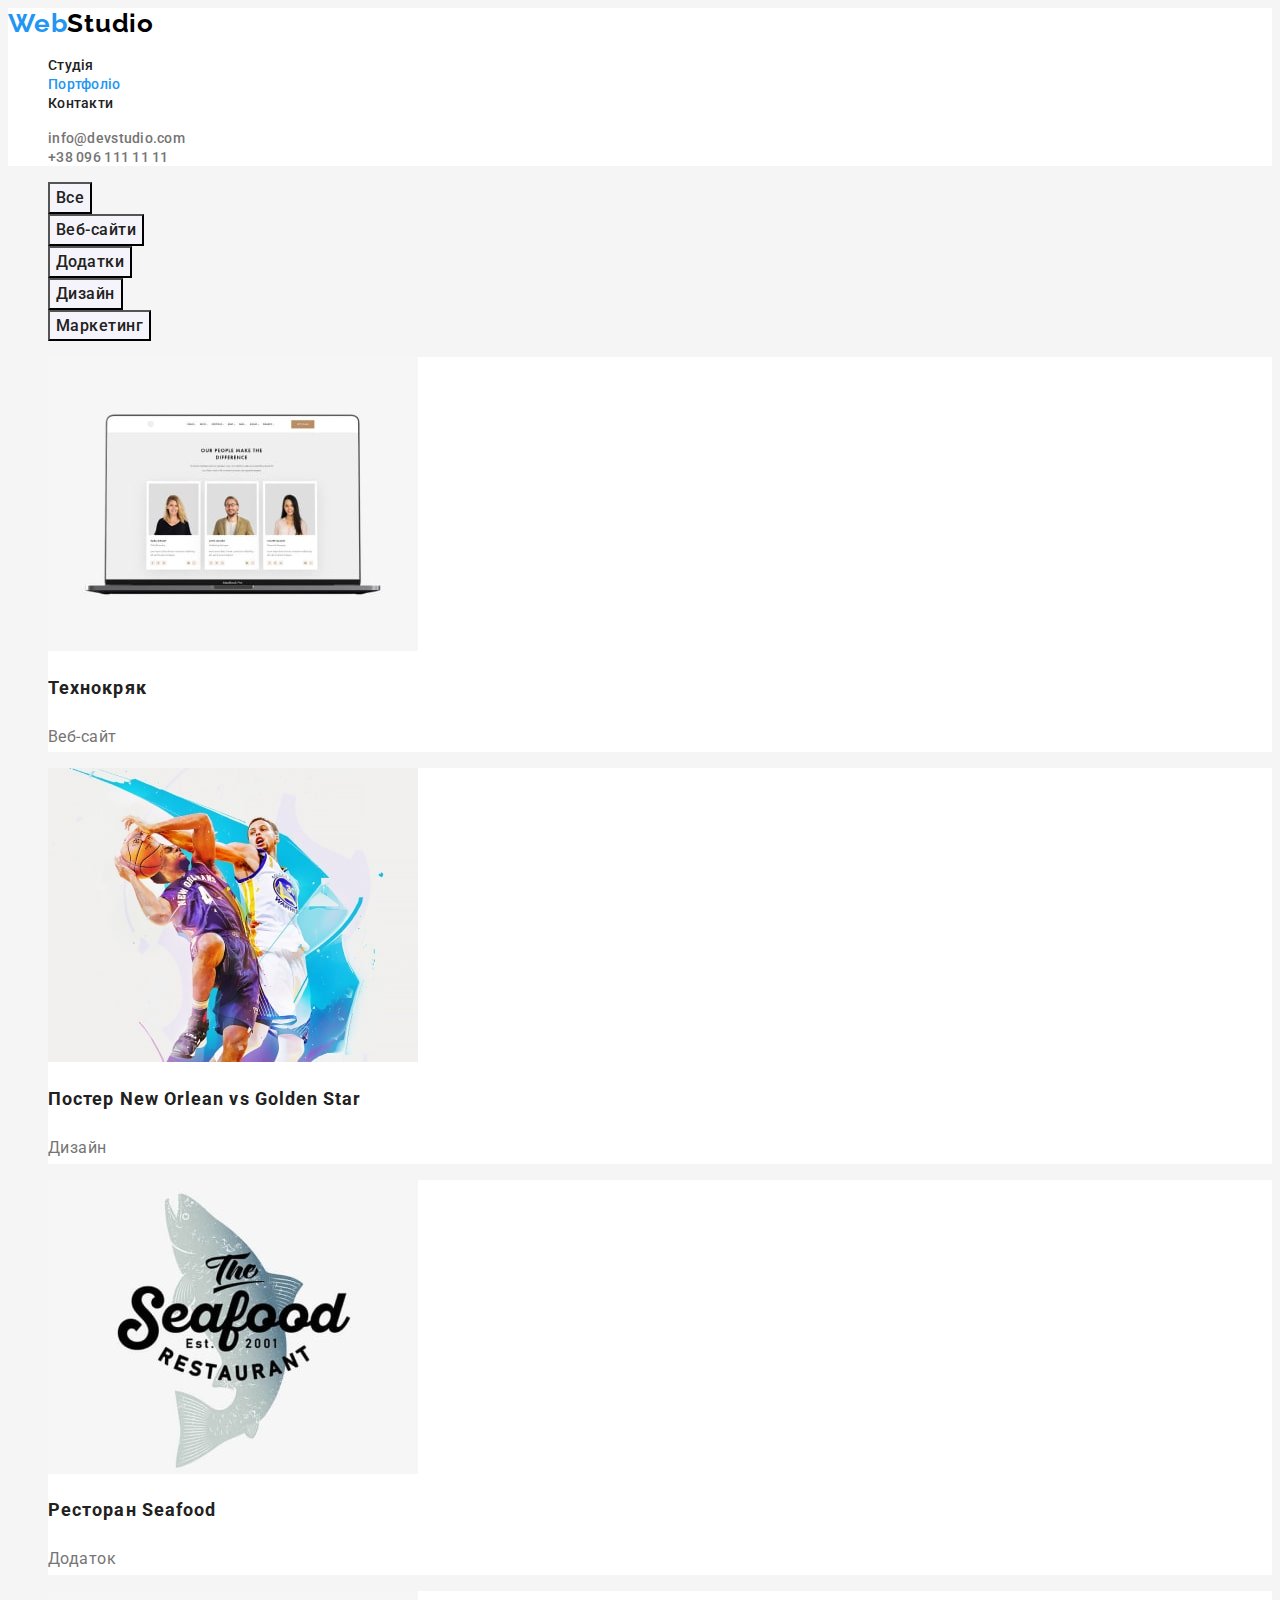
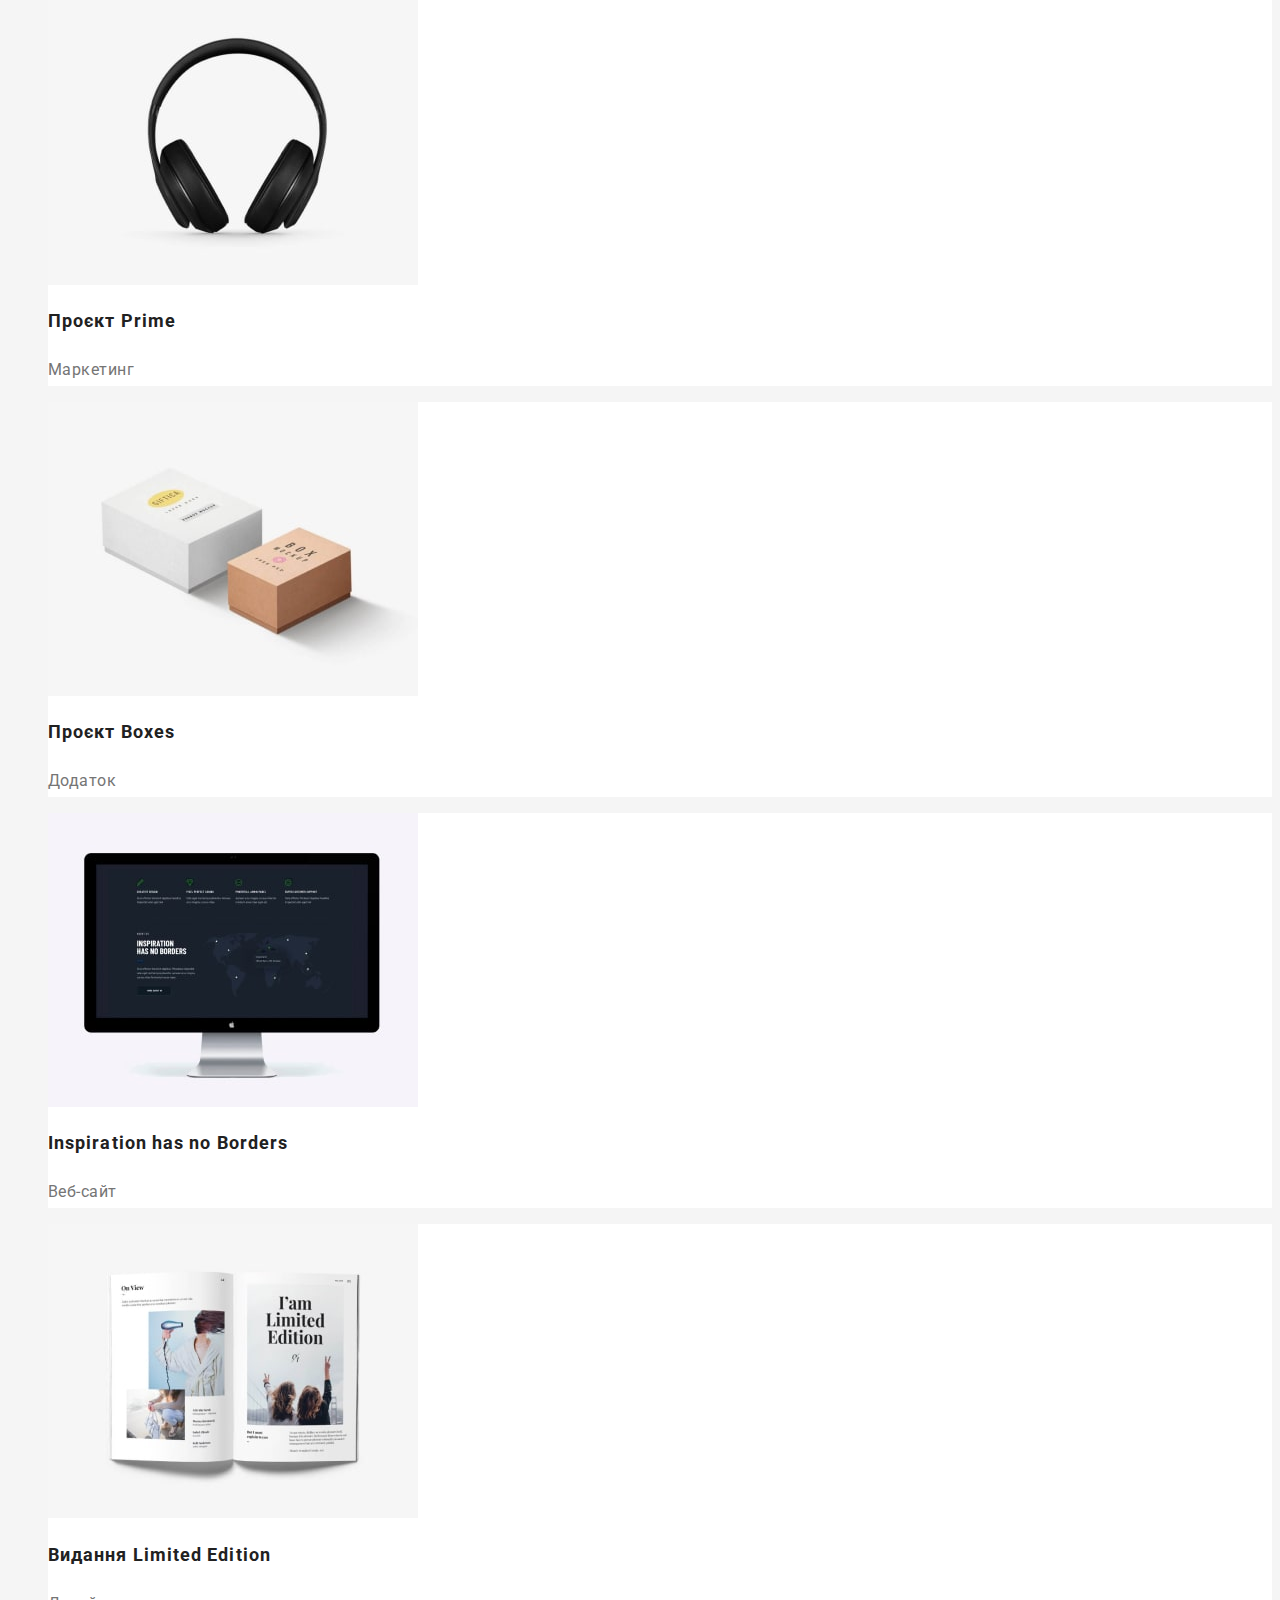
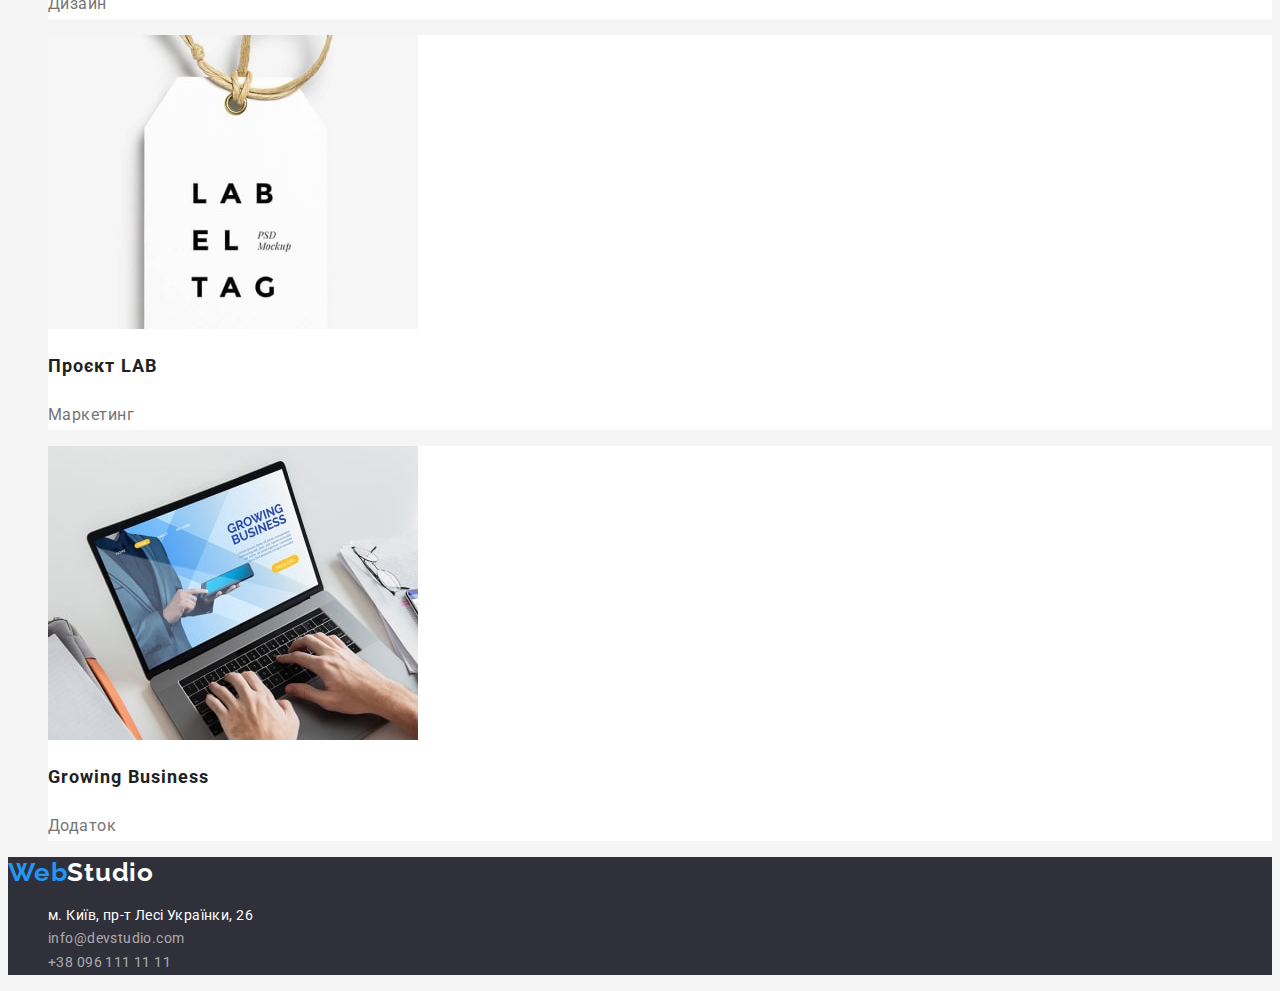
==== portfolio.html @ d3839446 "start" ====
<!DOCTYPE html>
<html lang="uk">
  <head>
    <meta charset="UTF-8" />
    <meta http-equiv="X-UA-Compatible" content="IE=edge" />
    <meta name="viewport" content="width=device-width, initial-scale=1.0" />
    <title>Портфоліо</title>
    <link rel="preconnect" href="https://fonts.googleapis.com" />
    <link rel="preconnect" href="https://fonts.gstatic.com" crossorigin />
    <link
      href="https://fonts.googleapis.com/css2?family=Raleway:wght@700&family=Roboto:wght@400;500;700;900&display=swap"
      rel="stylesheet"
    />
    <link rel="stylesheet" href="./css/styles.css" />
  </head>
  <body>
    <header class="top">
      <nav class="top-nav">
        <a href="./index.html" class="top-logo"> <span class="logo-blue">Web</span>Studio </a>
        <ul class="top-nav-list list">
          <li class="top-nav-item"><a href="./index.html" class="top-nav-link">Студія</a></li>
          <li class="top-nav-item">
            <a href="./portfolio.html" class="top-nav-link current">Портфоліо</a>
          </li>
          <li class="top-nav-item"><a href="" class="top-nav-link">Контакти</a></li>
        </ul>
      </nav>
      <ul class="top-contact-list list">
        <li><a href="mailto:info@devstudio.com" class="top-mail">info@devstudio.com</a></li>
        <li><a href="tel:+380961111111" class="top-tel">+38 096 111 11 11</a></li>
      </ul>
    </header>

    <main>
      <section class="projects">
        <h1 class="visually-hidden">Виконані проєкти</h1>
        <ul class="filter-list list">
          <li class="filter-item">
            <button class="filter-btn" type="button">Все</button>
          </li>
          <li class="filter-item"><button class="filter-btn" type="button">Веб-сайти</button></li>
          <li class="filter-item"><button class="filter-btn" type="button">Додатки</button></li>
          <li class="filter-item"><button class="filter-btn" type="button">Дизайн</button></li>
          <li class="filter-item"><button class="filter-btn" type="button">Маркетинг</button></li>
        </ul>

        <ul class="card-list list">
          <li class="card-item">
            <a href="" class="card-link">
              <img src="./images/hw2-img1.jpg" alt="Ноутбук" width="370" height="294" />
              <h2 class="card-title">Технокряк</h2>
              <p class="card-text">Веб-сайт</p>
            </a>
          </li>
          <li class="card-item">
            <a href="" class="card-link">
              <img src="./images/hw2-img2.jpg" alt="Баскетболисты" width="370" height="294" />
              <h2 class="card-title">Постер New Orlean vs Golden Star</h2>
              <p class="card-text">Дизайн</p>
            </a>
          </li>
          <li class="card-item">
            <a href="" class="card-link">
              <img src="./images/hw2-img3.jpg" alt="Логотип респорана" width="370" height="294" />
              <h2 class="card-title">Ресторан Seafood</h2>
              <p class="card-text">Додаток</p>
            </a>
          </li>
          <li class="card-item">
            <a href="" class="card-link">
              <img src="./images/hw2-img4.jpg" alt="Наушники" width="370" height="294" />
              <h2 class="card-title">Проєкт Prime</h2>
              <p class="card-text">Маркетинг</p>
            </a>
          </li>
          <li class="card-item">
            <a href="" class="card-link">
              <img src="./images/hw2-img5.jpg" alt="Коробочки" width="370" height="294" />
              <h2 class="card-title">Проєкт Boxes</h2>
              <p class="card-text">Додаток</p>
            </a>
          </li>
          <li class="card-item">
            <a href="" class="card-link">
              <img src="./images/hw2-img6.jpg" alt="Моноблок" width="370" height="294" />
              <h2 class="card-title">Inspiration has no Borders</h2>
              <p class="card-text">Веб-сайт</p>
            </a>
          </li>
          <li class="card-item">
            <a href="" class="card-link">
              <img src="./images/hw2-img7.jpg" alt="Книга" width="370" height="294" />
              <h2 class="card-title">Видання Limited Edition</h2>
              <p class="card-text">Дизайн</p>
            </a>
          </li>
          <li class="card-item">
            <a href="" class="card-link">
              <img src="./images/hw2-img8.jpg" alt="Бирка" width="370" height="294" />
              <h2 class="card-title">Проєкт LAB</h2>
              <p class="card-text">Маркетинг</p>
            </a>
          </li>
          <li class="card-item">
            <a href="" class="card-link">
              <img src="./images/hw2-img9.jpg" alt="Ноутбук" width="370" height="294" />
              <h2 class="card-title">Growing Business</h2>
              <p class="card-text">Додаток</p>
            </a>
          </li>
        </ul>
      </section>
    </main>

    <footer class="bottom">
      <a href="./index.html" class="bottom-logo"> <span class="logo-blue">Web</span>Studio </a>
      <address>
        <ul class="bottom-contact-list list">
          <li>
            <a
              href="https://goo.gl/maps/me1CtNLv8pc6cbW38"
              target="_blank"
              rel="noopener noreferrer nofollow"
              class="bottom-adr"
            >
              м. Київ, пр-т Лесі Українки, 26
            </a>
          </li>
          <li><a href="mailto:info@devstudio.com" class="bottom-mail">info@devstudio.com</a></li>
          <li><a href="tel:+380961111111" class="bottom-tel">+38 096 111 11 11</a></li>
        </ul>
      </address>
    </footer>
  </body>
</html>
---- css/styles.css ----
:root {
  --acent-color: #2196f3;
  --logo-black-color: #000000;
  --h-text-color: #212121;
  --p-text-color: #757575;
  --white-text-color: #ffffff;
  --foot-tel-color: rgba(255, 255, 255, 0.6);
  --hero-btn-hoover: #188ce8;
  --bgc-main: #f5f5f5;
  --bgc-white: #ffffff;
  --bgc-btn: #f5f4fa;
  --bgc-hero: #2f303a;
  --bgc-team: #f5f4fa;
}

body {
  color: var(--p-text-color);
  background-color: var(--bgc-main);
  font-family: Roboto, Arial, Tahoma, sans-serif;
  font-style: normal;
}

/* ------- HEADER ------- */
.top {
  background-color: var(--bgc-white);
}

.top-logo,
.bottom-logo {
  color: var(--logo-black-color);
  font-family: Raleway, sans-serif;
  font-weight: 700;
  font-size: 26px;
  line-height: 1.19;
  letter-spacing: 0.03em;
  text-decoration: none;
}

.top-nav-link {
  color: var(--h-text-color);
}

.top-mail,
.top-tel {
  color: var(--p-text-color);
}

.top-nav-link,
.top-mail,
.top-tel {
  font-weight: 500;
  font-size: 14px;
  line-height: 1.14;
  letter-spacing: 0.02em;
  text-decoration: none;
}

.top-nav-link:hover,
.top-nav-link:focus {
  color: var(--acent-color);
}

.top-mail:hover,
.top-mail:focus,
.top-tel:hover,
.top-tel:focus {
  color: var(--acent-color);
}

.current {
  color: var(--acent-color);
}

.logo-blue {
  color: var(--acent-color);
}

.list {
  list-style: none;
}

/* ------- MAIN------- */
.hero {
  background-color: var(--bgc-hero);
  text-align: center;
}

.hero-title {
  color: var(--white-text-color);
  font-weight: 900;
  font-size: 44px;
  line-height: 1.36;
  letter-spacing: 0.06em;
  text-transform: uppercase;
}

.hero-btn {
  color: var(--white-text-color);
  background-color: var(--acent-color);
  font-family: inherit;
  font-weight: 700;
  font-size: 16px;
  line-height: 1.88;
  letter-spacing: 0.06em;
  cursor: pointer;
}

.hero-btn:hover,
.hero-btn:focus {
  background-color: var(--hero-btn-hoover);
}

.benefits-title {
  color: var(--h-text-color);
  font-size: 14px;
  line-height: 16px;
  letter-spacing: 1.14;
  text-transform: uppercase;
}

.benefits-text {
  font-size: 14px;
  line-height: 1.71;
  letter-spacing: 0.03em;
}

.work-title,
.team-title {
  color: var(--h-text-color);
  font-size: 36px;
  line-height: 1.17;
  text-align: center;
  letter-spacing: 0.03em;
}

.team {
  background-color: var(--bgc-team);
}

.team-item,
.card-item {
  background-color: var(--bgc-white);
}

.worker-title {
  color: var(--h-text-color);
  font-weight: 500;
}

.worker-title,
.worker-text {
  font-size: 16px;
  line-height: 1.19;
  text-align: center;
  letter-spacing: 0.03em;
}

.filter-btn {
  color: var(--h-text-color);
  background-color: var(--bgc-btn);
  font-family: inherit;
  font-weight: 500;
  font-size: 16px;
  line-height: 1.62;
  letter-spacing: 0.03em;
  cursor: pointer;
}

.filter-btn:hover,
.filter-btn:focus {
  color: var(--white-text-color);
  background-color: var(--acent-color);
}

.visually-hidden {
  position: absolute;
  width: 1px;
  height: 1px;
  margin: -1px;
  border: 0;
  padding: 0;
  white-space: nowrap;
  clip-path: inset(100%);
  clip: rect(0 0 0 0);
  overflow: hidden;
}

.card-link {
  text-decoration: none;
}

.card-title {
  color: var(--h-text-color);

  font-size: 18px;
  line-height: 2;
  letter-spacing: 0.06em;
}
.card-text {
  color: var(--p-text-color);
  font-size: 16px;
  line-height: 1.88;
  letter-spacing: 0.03em;
}
/* ------- FOOTER ------- */
.bottom {
  background-color: var(--bgc-hero);
}

.bottom-logo {
  color: var(--white-text-color);
}

.bottom-adr,
.bottom-mail,
.bottom-tel {
  font-style: normal;
  font-size: 14px;
  line-height: 1.7;
  letter-spacing: 0.03em;
  text-decoration: none;
}

.bottom-adr {
  color: var(--white-text-color);
}

.bottom-mail,
.bottom-tel {
  color: var(--foot-tel-color);
}

.bottom-adr:hover,
.bottom-adr:focus,
.bottom-mail:hover,
.bottom-mail:focus,
.bottom-tel:hover,
.bottom-tel:focus {
  color: var(--acent-color);
}
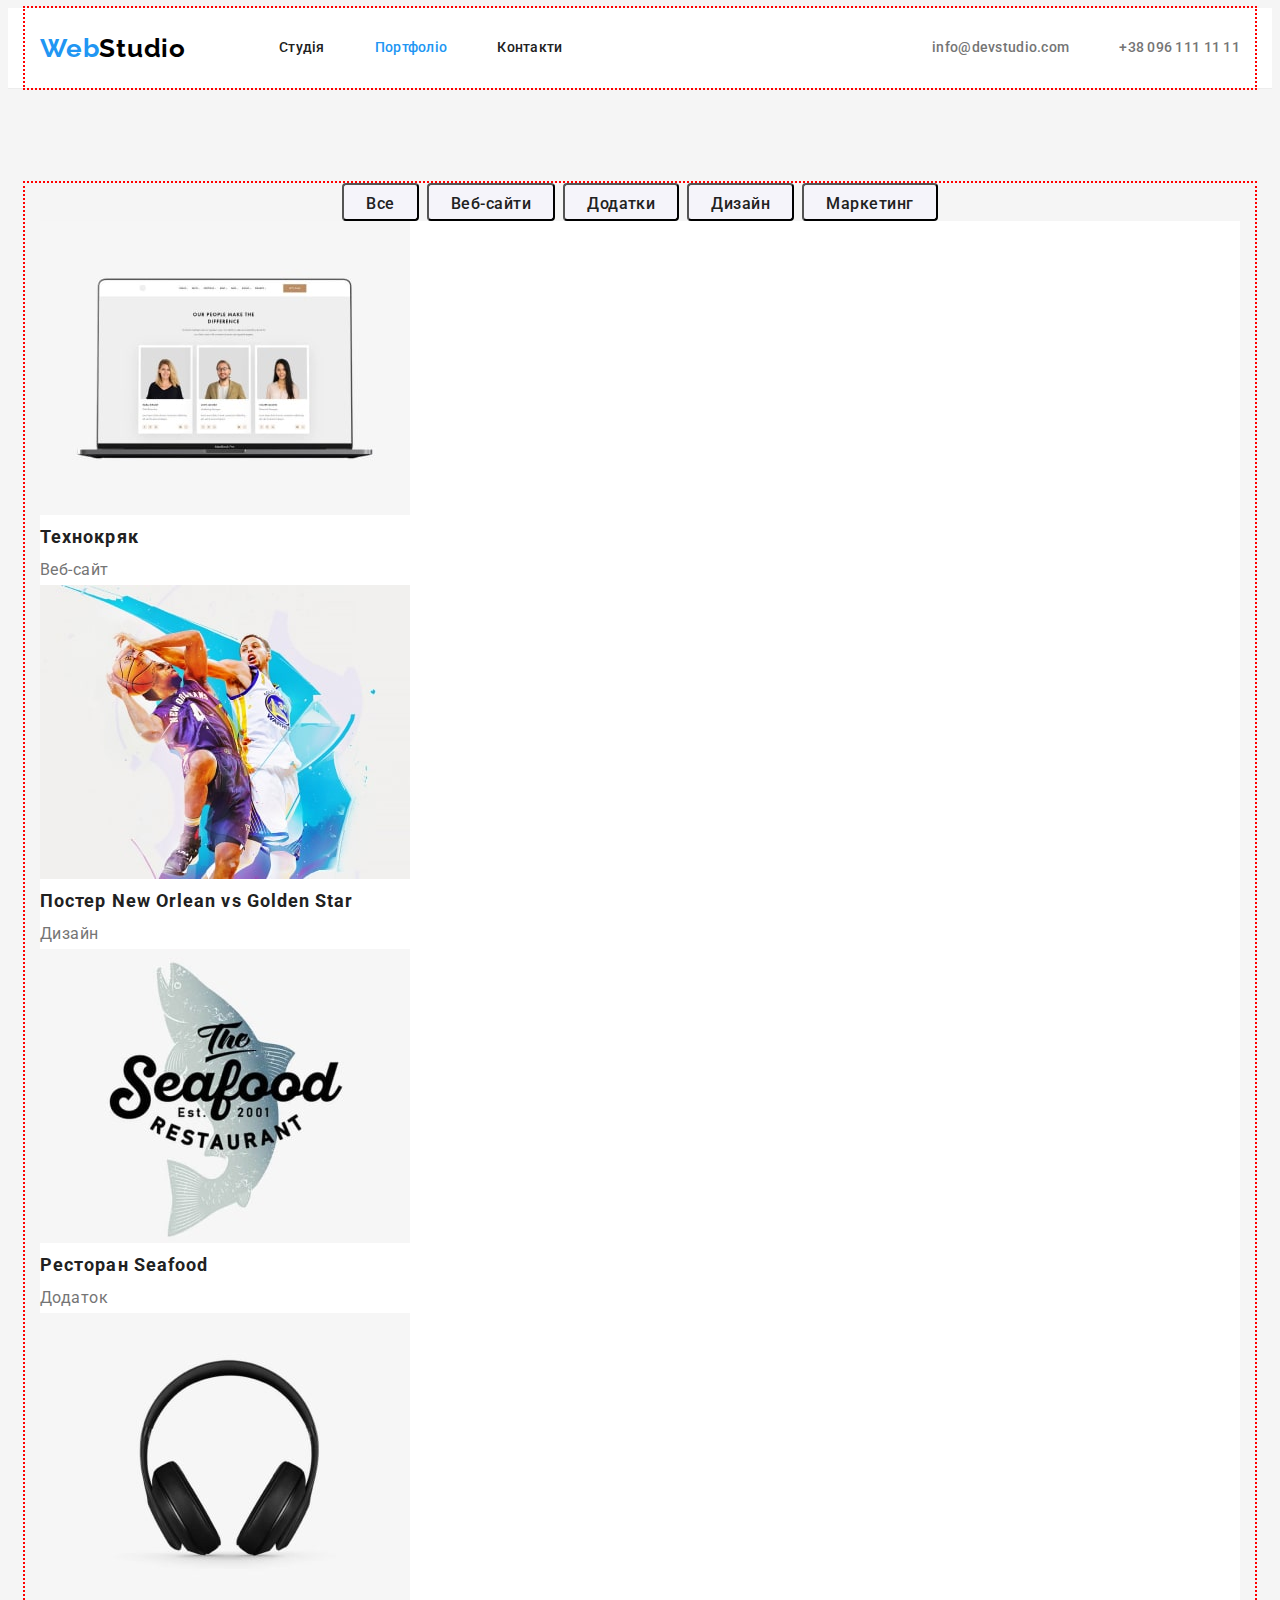
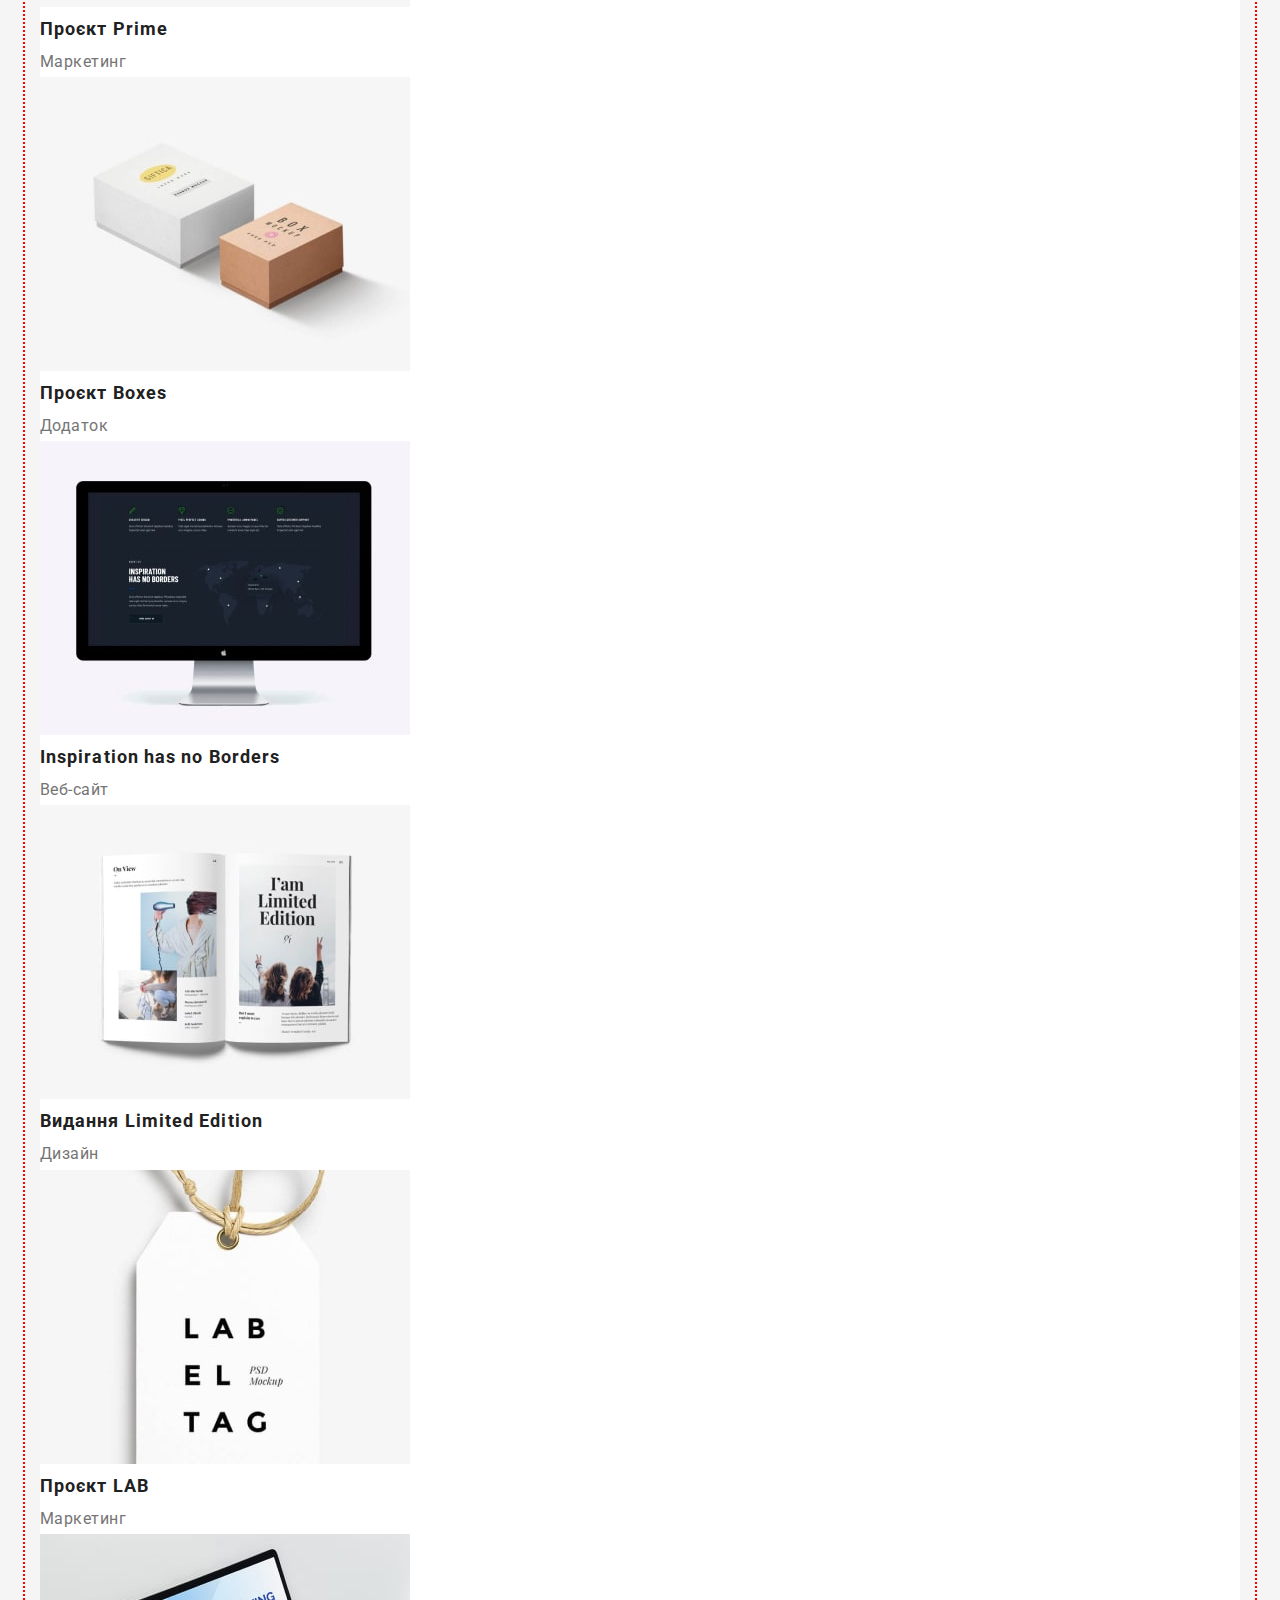
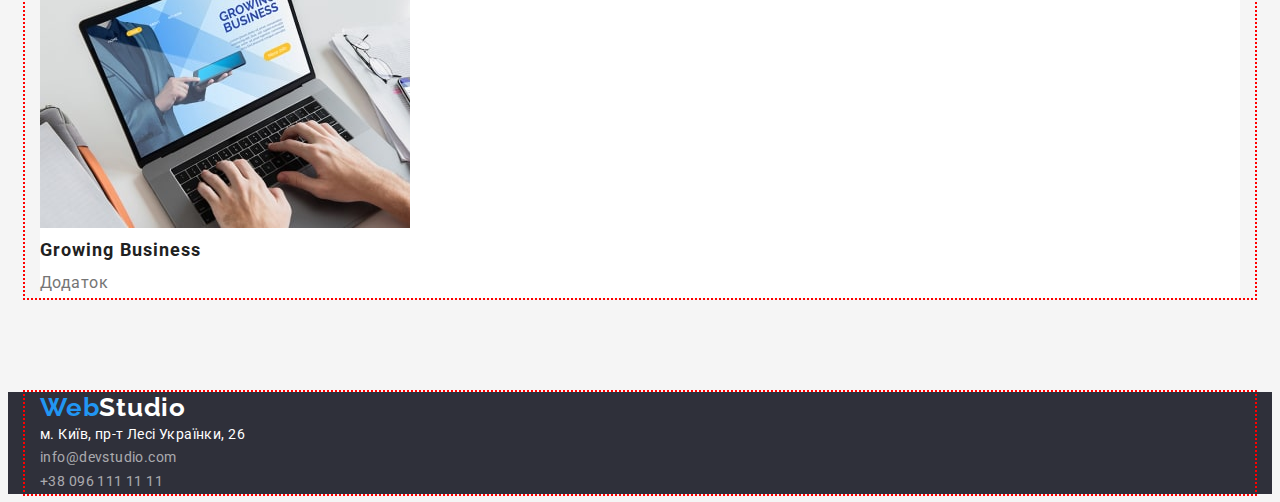
==== commit 660a2d45: "start portfolio" ====
--- a/portfolio.html
+++ b/portfolio.html
@@ -11,125 +11,140 @@
       href="https://fonts.googleapis.com/css2?family=Raleway:wght@700&family=Roboto:wght@400;500;700;900&display=swap"
       rel="stylesheet"
     />
+    <link
+      rel="stylesheet"
+      href="https://cdnjs.cloudflare.com/ajax/libs/modern-normalize/1.1.0/modern-normalize.min.css"
+      integrity="sha512-wpPYUAdjBVSE4KJnH1VR1HeZfpl1ub8YT/NKx4PuQ5NmX2tKuGu6U/JRp5y+Y8XG2tV+wKQpNHVUX03MfMFn9Q=="
+      crossorigin="anonymous"
+      referrerpolicy="no-referrer"
+    />
     <link rel="stylesheet" href="./css/styles.css" />
   </head>
   <body>
     <header class="top">
-      <nav class="top-nav">
-        <a href="./index.html" class="top-logo"> <span class="logo-blue">Web</span>Studio </a>
-        <ul class="top-nav-list list">
-          <li class="top-nav-item"><a href="./index.html" class="top-nav-link">Студія</a></li>
-          <li class="top-nav-item">
-            <a href="./portfolio.html" class="top-nav-link current">Портфоліо</a>
-          </li>
-          <li class="top-nav-item"><a href="" class="top-nav-link">Контакти</a></li>
+      <div class="container">
+        <nav class="top-nav">
+          <a href="./index.html" class="top-logo"> <span class="logo-blue">Web</span>Studio </a>
+          <ul class="top-nav-list list">
+            <li class="top-nav-item"><a href="./index.html" class="top-nav-link">Студія</a></li>
+            <li class="top-nav-item">
+              <a href="./portfolio.html" class="top-nav-link current">Портфоліо</a>
+            </li>
+            <li class="top-nav-item"><a href="" class="top-nav-link">Контакти</a></li>
+          </ul>
+        </nav>
+        <ul class="top-contact-list list">
+          <li><a href="mailto:info@devstudio.com" class="top-mail">info@devstudio.com</a></li>
+          <li><a href="tel:+380961111111" class="top-tel">+38 096 111 11 11</a></li>
         </ul>
-      </nav>
-      <ul class="top-contact-list list">
-        <li><a href="mailto:info@devstudio.com" class="top-mail">info@devstudio.com</a></li>
-        <li><a href="tel:+380961111111" class="top-tel">+38 096 111 11 11</a></li>
-      </ul>
+      </div>
     </header>
 
     <main>
-      <section class="projects">
-        <h1 class="visually-hidden">Виконані проєкти</h1>
-        <ul class="filter-list list">
-          <li class="filter-item">
-            <button class="filter-btn" type="button">Все</button>
-          </li>
-          <li class="filter-item"><button class="filter-btn" type="button">Веб-сайти</button></li>
-          <li class="filter-item"><button class="filter-btn" type="button">Додатки</button></li>
-          <li class="filter-item"><button class="filter-btn" type="button">Дизайн</button></li>
-          <li class="filter-item"><button class="filter-btn" type="button">Маркетинг</button></li>
-        </ul>
+      <section class="projects section">
+        <div class="container">
+          <h1 class="visually-hidden">Виконані проєкти</h1>
+          <ul class="filter-list list">
+            <li class="filter-item">
+              <button class="filter-btn" type="button">Все</button>
+            </li>
+            <li class="filter-item"><button class="filter-btn" type="button">Веб-сайти</button></li>
+            <li class="filter-item"><button class="filter-btn" type="button">Додатки</button></li>
+            <li class="filter-item"><button class="filter-btn" type="button">Дизайн</button></li>
+            <li class="filter-item">
+              <button class="filter-btn" type="button">Маркетинг</button>
+            </li>
+          </ul>
 
-        <ul class="card-list list">
-          <li class="card-item">
-            <a href="" class="card-link">
-              <img src="./images/hw2-img1.jpg" alt="Ноутбук" width="370" height="294" />
-              <h2 class="card-title">Технокряк</h2>
-              <p class="card-text">Веб-сайт</p>
-            </a>
-          </li>
-          <li class="card-item">
-            <a href="" class="card-link">
-              <img src="./images/hw2-img2.jpg" alt="Баскетболисты" width="370" height="294" />
-              <h2 class="card-title">Постер New Orlean vs Golden Star</h2>
-              <p class="card-text">Дизайн</p>
-            </a>
-          </li>
-          <li class="card-item">
-            <a href="" class="card-link">
-              <img src="./images/hw2-img3.jpg" alt="Логотип респорана" width="370" height="294" />
-              <h2 class="card-title">Ресторан Seafood</h2>
-              <p class="card-text">Додаток</p>
-            </a>
-          </li>
-          <li class="card-item">
-            <a href="" class="card-link">
-              <img src="./images/hw2-img4.jpg" alt="Наушники" width="370" height="294" />
-              <h2 class="card-title">Проєкт Prime</h2>
-              <p class="card-text">Маркетинг</p>
-            </a>
-          </li>
-          <li class="card-item">
-            <a href="" class="card-link">
-              <img src="./images/hw2-img5.jpg" alt="Коробочки" width="370" height="294" />
-              <h2 class="card-title">Проєкт Boxes</h2>
-              <p class="card-text">Додаток</p>
-            </a>
-          </li>
-          <li class="card-item">
-            <a href="" class="card-link">
-              <img src="./images/hw2-img6.jpg" alt="Моноблок" width="370" height="294" />
-              <h2 class="card-title">Inspiration has no Borders</h2>
-              <p class="card-text">Веб-сайт</p>
-            </a>
-          </li>
-          <li class="card-item">
-            <a href="" class="card-link">
-              <img src="./images/hw2-img7.jpg" alt="Книга" width="370" height="294" />
-              <h2 class="card-title">Видання Limited Edition</h2>
-              <p class="card-text">Дизайн</p>
-            </a>
-          </li>
-          <li class="card-item">
-            <a href="" class="card-link">
-              <img src="./images/hw2-img8.jpg" alt="Бирка" width="370" height="294" />
-              <h2 class="card-title">Проєкт LAB</h2>
-              <p class="card-text">Маркетинг</p>
-            </a>
-          </li>
-          <li class="card-item">
-            <a href="" class="card-link">
-              <img src="./images/hw2-img9.jpg" alt="Ноутбук" width="370" height="294" />
-              <h2 class="card-title">Growing Business</h2>
-              <p class="card-text">Додаток</p>
-            </a>
-          </li>
-        </ul>
+          <ul class="card-list list">
+            <li class="card-item">
+              <a href="" class="card-link">
+                <img src="./images/hw2-img1.jpg" alt="Ноутбук" width="370" height="294" />
+                <h2 class="card-title">Технокряк</h2>
+                <p class="card-text">Веб-сайт</p>
+              </a>
+            </li>
+            <li class="card-item">
+              <a href="" class="card-link">
+                <img src="./images/hw2-img2.jpg" alt="Баскетболисты" width="370" height="294" />
+                <h2 class="card-title">Постер New Orlean vs Golden Star</h2>
+                <p class="card-text">Дизайн</p>
+              </a>
+            </li>
+            <li class="card-item">
+              <a href="" class="card-link">
+                <img src="./images/hw2-img3.jpg" alt="Логотип респорана" width="370" height="294" />
+                <h2 class="card-title">Ресторан Seafood</h2>
+                <p class="card-text">Додаток</p>
+              </a>
+            </li>
+            <li class="card-item">
+              <a href="" class="card-link">
+                <img src="./images/hw2-img4.jpg" alt="Наушники" width="370" height="294" />
+                <h2 class="card-title">Проєкт Prime</h2>
+                <p class="card-text">Маркетинг</p>
+              </a>
+            </li>
+            <li class="card-item">
+              <a href="" class="card-link">
+                <img src="./images/hw2-img5.jpg" alt="Коробочки" width="370" height="294" />
+                <h2 class="card-title">Проєкт Boxes</h2>
+                <p class="card-text">Додаток</p>
+              </a>
+            </li>
+            <li class="card-item">
+              <a href="" class="card-link">
+                <img src="./images/hw2-img6.jpg" alt="Моноблок" width="370" height="294" />
+                <h2 class="card-title">Inspiration has no Borders</h2>
+                <p class="card-text">Веб-сайт</p>
+              </a>
+            </li>
+            <li class="card-item">
+              <a href="" class="card-link">
+                <img src="./images/hw2-img7.jpg" alt="Книга" width="370" height="294" />
+                <h2 class="card-title">Видання Limited Edition</h2>
+                <p class="card-text">Дизайн</p>
+              </a>
+            </li>
+            <li class="card-item">
+              <a href="" class="card-link">
+                <img src="./images/hw2-img8.jpg" alt="Бирка" width="370" height="294" />
+                <h2 class="card-title">Проєкт LAB</h2>
+                <p class="card-text">Маркетинг</p>
+              </a>
+            </li>
+            <li class="card-item">
+              <a href="" class="card-link">
+                <img src="./images/hw2-img9.jpg" alt="Ноутбук" width="370" height="294" />
+                <h2 class="card-title">Growing Business</h2>
+                <p class="card-text">Додаток</p>
+              </a>
+            </li>
+          </ul>
+        </div>
       </section>
     </main>
 
     <footer class="bottom">
-      <a href="./index.html" class="bottom-logo"> <span class="logo-blue">Web</span>Studio </a>
-      <address>
-        <ul class="bottom-contact-list list">
-          <li>
-            <a
-              href="https://goo.gl/maps/me1CtNLv8pc6cbW38"
-              target="_blank"
-              rel="noopener noreferrer nofollow"
-              class="bottom-adr"
-            >
-              м. Київ, пр-т Лесі Українки, 26
-            </a>
-          </li>
-          <li><a href="mailto:info@devstudio.com" class="bottom-mail">info@devstudio.com</a></li>
-          <li><a href="tel:+380961111111" class="bottom-tel">+38 096 111 11 11</a></li>
-        </ul>
-      </address>
+      <div class="container">
+        <a href="./index.html" class="bottom-logo"> <span class="logo-blue">Web</span>Studio </a>
+        <address>
+          <ul class="bottom-contact-list list">
+            <li>
+              <a
+                href="https://goo.gl/maps/me1CtNLv8pc6cbW38"
+                target="_blank"
+                rel="noopener noreferrer nofollow"
+                class="bottom-adr"
+              >
+                м. Київ, пр-т Лесі Українки, 26
+              </a>
+            </li>
+            <li><a href="mailto:info@devstudio.com" class="bottom-mail">info@devstudio.com</a></li>
+            <li><a href="tel:+380961111111" class="bottom-tel">+38 096 111 11 11</a></li>
+          </ul>
+        </address>
+      </div>
     </footer>
   </body>
 </html>
--- a/css/styles.css
+++ b/css/styles.css
@@ -20,9 +20,60 @@
   font-style: normal;
 }
 
+h1,
+h2,
+h3,
+h4,
+h5,
+h6,
+p,
+ul {
+  margin: 0;
+  padding: 0;
+}
+
+.container {
+  width: 1200px;
+  padding-left: 15px;
+  padding-right: 15px;
+  margin-left: auto;
+  margin-right: auto;
+
+  outline: 2px dotted red;
+}
+
+.section {
+  padding-top: 94px;
+  padding-bottom: 94px;
+}
 /* ------- HEADER ------- */
 .top {
   background-color: var(--bgc-white);
+  border-bottom: 1px solid #ececec;
+}
+
+.top > .container {
+  display: flex;
+  align-items: center;
+}
+
+.top-logo {
+  margin-right: 93px;
+}
+
+.top-nav,
+.top .list {
+  display: flex;
+  align-items: center;
+}
+
+.top-nav-list {
+  gap: 50px;
+}
+
+.top-contact-list {
+  margin-left: auto;
+  gap: 50px;
 }
 
 .top-logo,
@@ -48,6 +99,9 @@
 .top-nav-link,
 .top-mail,
 .top-tel {
+  display: inline-block;
+  padding-top: 32px;
+  padding-bottom: 32px;
   font-weight: 500;
   font-size: 14px;
   line-height: 1.14;
@@ -155,7 +209,15 @@
   letter-spacing: 0.03em;
 }
 
+.filter-list {
+  display: flex;
+  justify-content: center;
+  gap: 8px;
+}
 .filter-btn {
+  height: 38px;
+  padding: 6px 22px;
+  border-radius: 4px;
   color: var(--h-text-color);
   background-color: var(--bgc-btn);
   font-family: inherit;
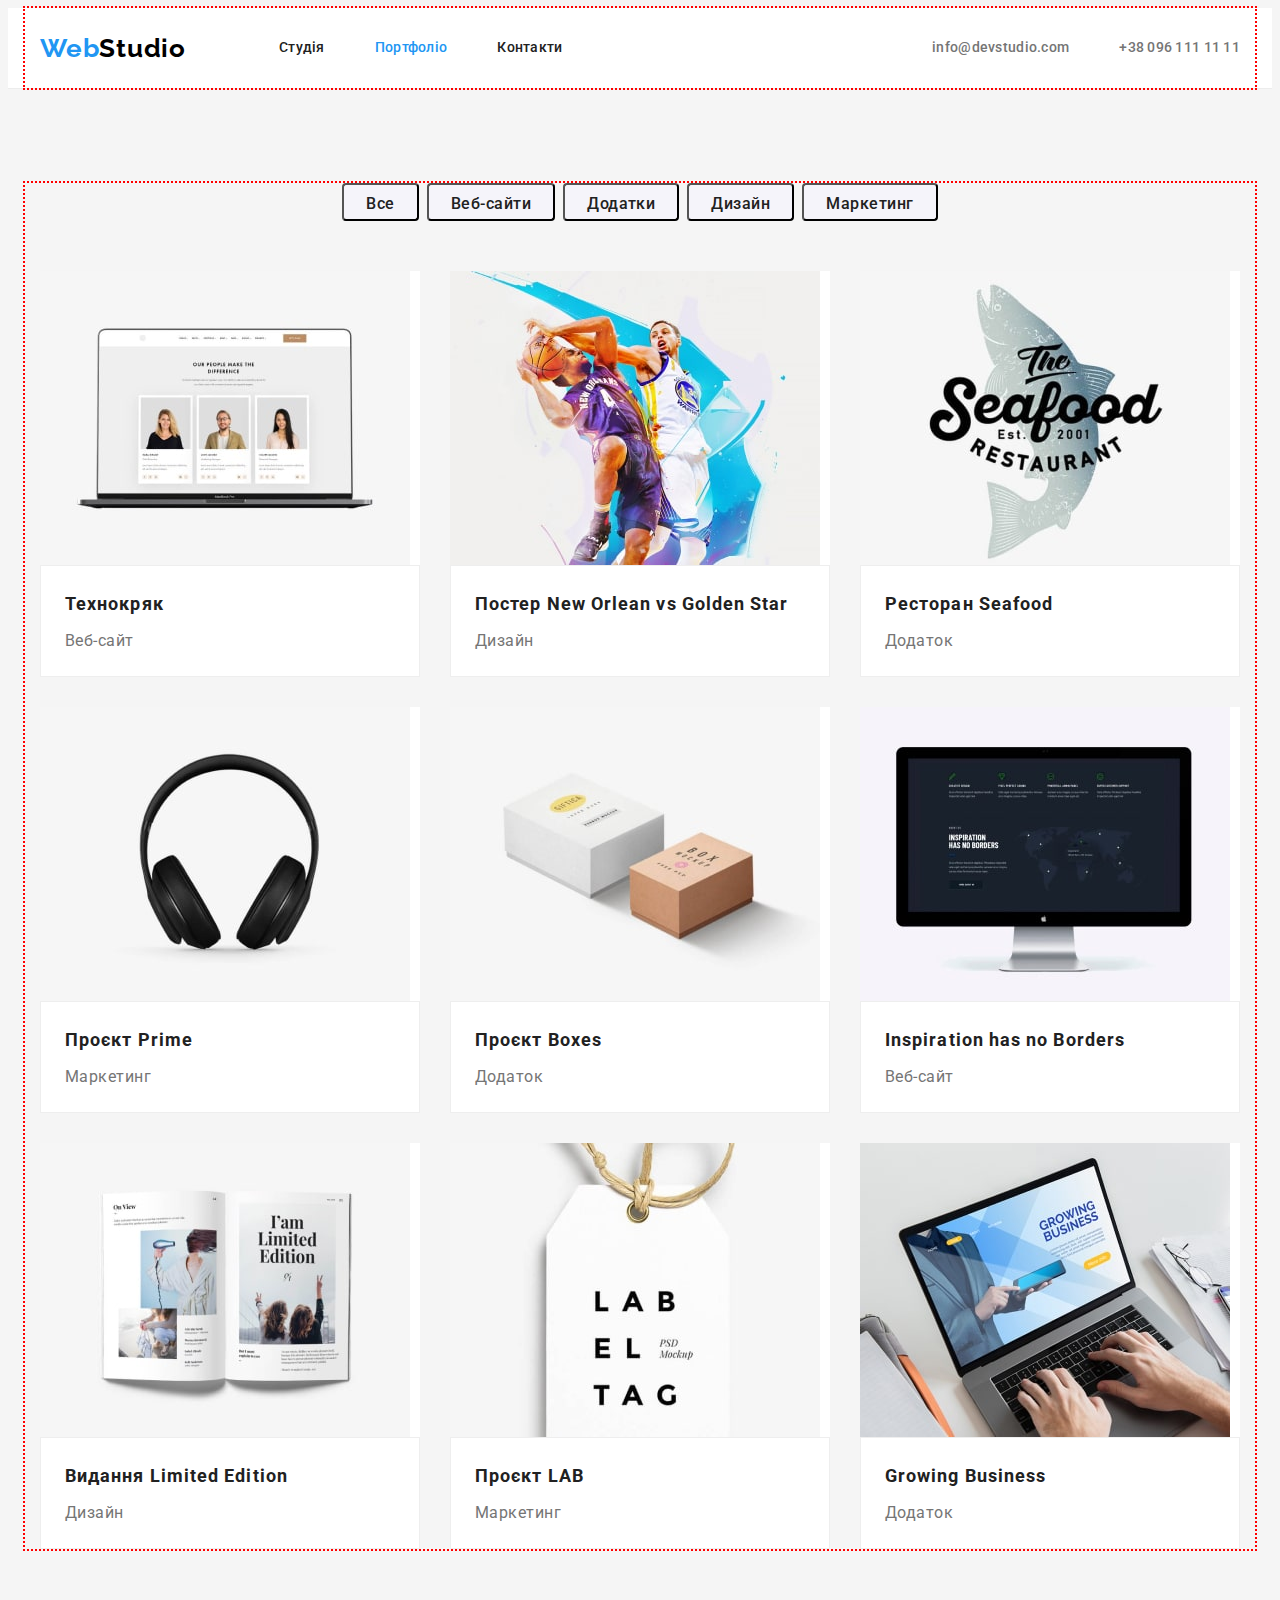
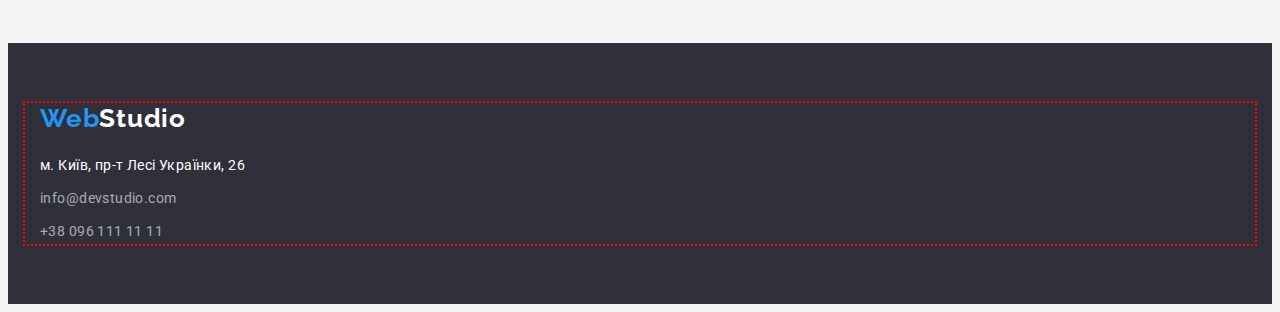
==== commit 542569db: "PORTFOLIO done" ====
--- a/portfolio.html
+++ b/portfolio.html
@@ -59,65 +59,137 @@
           <ul class="card-list list">
             <li class="card-item">
               <a href="" class="card-link">
-                <img src="./images/hw2-img1.jpg" alt="Ноутбук" width="370" height="294" />
-                <h2 class="card-title">Технокряк</h2>
-                <p class="card-text">Веб-сайт</p>
-              </a>
-            </li>
-            <li class="card-item">
-              <a href="" class="card-link">
-                <img src="./images/hw2-img2.jpg" alt="Баскетболисты" width="370" height="294" />
-                <h2 class="card-title">Постер New Orlean vs Golden Star</h2>
-                <p class="card-text">Дизайн</p>
-              </a>
-            </li>
-            <li class="card-item">
-              <a href="" class="card-link">
-                <img src="./images/hw2-img3.jpg" alt="Логотип респорана" width="370" height="294" />
-                <h2 class="card-title">Ресторан Seafood</h2>
-                <p class="card-text">Додаток</p>
-              </a>
-            </li>
-            <li class="card-item">
-              <a href="" class="card-link">
-                <img src="./images/hw2-img4.jpg" alt="Наушники" width="370" height="294" />
-                <h2 class="card-title">Проєкт Prime</h2>
-                <p class="card-text">Маркетинг</p>
-              </a>
-            </li>
-            <li class="card-item">
-              <a href="" class="card-link">
-                <img src="./images/hw2-img5.jpg" alt="Коробочки" width="370" height="294" />
-                <h2 class="card-title">Проєкт Boxes</h2>
-                <p class="card-text">Додаток</p>
-              </a>
-            </li>
-            <li class="card-item">
-              <a href="" class="card-link">
-                <img src="./images/hw2-img6.jpg" alt="Моноблок" width="370" height="294" />
-                <h2 class="card-title">Inspiration has no Borders</h2>
-                <p class="card-text">Веб-сайт</p>
-              </a>
-            </li>
-            <li class="card-item">
-              <a href="" class="card-link">
-                <img src="./images/hw2-img7.jpg" alt="Книга" width="370" height="294" />
-                <h2 class="card-title">Видання Limited Edition</h2>
-                <p class="card-text">Дизайн</p>
-              </a>
-            </li>
-            <li class="card-item">
-              <a href="" class="card-link">
-                <img src="./images/hw2-img8.jpg" alt="Бирка" width="370" height="294" />
-                <h2 class="card-title">Проєкт LAB</h2>
-                <p class="card-text">Маркетинг</p>
-              </a>
-            </li>
-            <li class="card-item">
-              <a href="" class="card-link">
-                <img src="./images/hw2-img9.jpg" alt="Ноутбук" width="370" height="294" />
-                <h2 class="card-title">Growing Business</h2>
-                <p class="card-text">Додаток</p>
+                <img
+                  class="card-pic"
+                  src="./images/hw2-img1.jpg"
+                  alt="Ноутбук"
+                  width="370"
+                  height="294"
+                />
+                <div class="card-description">
+                  <h2 class="card-title">Технокряк</h2>
+                  <p class="card-text">Веб-сайт</p>
+                </div>
+              </a>
+            </li>
+            <li class="card-item">
+              <a href="" class="card-link">
+                <img
+                  class="card-pic"
+                  src="./images/hw2-img2.jpg"
+                  alt="Баскетболисты"
+                  width="370"
+                  height="294"
+                />
+                <div class="card-description">
+                  <h2 class="card-title">Постер New Orlean vs Golden Star</h2>
+                  <p class="card-text">Дизайн</p>
+                </div>
+              </a>
+            </li>
+            <li class="card-item">
+              <a href="" class="card-link">
+                <img
+                  class="card-pic"
+                  src="./images/hw2-img3.jpg"
+                  alt="Логотип респорана"
+                  width="370"
+                  height="294"
+                />
+                <div class="card-description">
+                  <h2 class="card-title">Ресторан Seafood</h2>
+                  <p class="card-text">Додаток</p>
+                </div>
+              </a>
+            </li>
+            <li class="card-item">
+              <a href="" class="card-link">
+                <img
+                  class="card-pic"
+                  src="./images/hw2-img4.jpg"
+                  alt="Наушники"
+                  width="370"
+                  height="294"
+                />
+                <div class="card-description">
+                  <h2 class="card-title">Проєкт Prime</h2>
+                  <p class="card-text">Маркетинг</p>
+                </div>
+              </a>
+            </li>
+            <li class="card-item">
+              <a href="" class="card-link">
+                <img
+                  class="card-pic"
+                  src="./images/hw2-img5.jpg"
+                  alt="Коробочки"
+                  width="370"
+                  height="294"
+                />
+                <div class="card-description">
+                  <h2 class="card-title">Проєкт Boxes</h2>
+                  <p class="card-text">Додаток</p>
+                </div>
+              </a>
+            </li>
+            <li class="card-item">
+              <a href="" class="card-link">
+                <img
+                  class="card-pic"
+                  src="./images/hw2-img6.jpg"
+                  alt="Моноблок"
+                  width="370"
+                  height="294"
+                />
+                <div class="card-description">
+                  <h2 class="card-title">Inspiration has no Borders</h2>
+                  <p class="card-text">Веб-сайт</p>
+                </div>
+              </a>
+            </li>
+            <li class="card-item">
+              <a href="" class="card-link">
+                <img
+                  class="card-pic"
+                  src="./images/hw2-img7.jpg"
+                  alt="Книга"
+                  width="370"
+                  height="294"
+                />
+                <div class="card-description">
+                  <h2 class="card-title">Видання Limited Edition</h2>
+                  <p class="card-text">Дизайн</p>
+                </div>
+              </a>
+            </li>
+            <li class="card-item">
+              <a href="" class="card-link">
+                <img
+                  class="card-pic"
+                  src="./images/hw2-img8.jpg"
+                  alt="Бирка"
+                  width="370"
+                  height="294"
+                />
+                <div class="card-description">
+                  <h2 class="card-title">Проєкт LAB</h2>
+                  <p class="card-text">Маркетинг</p>
+                </div>
+              </a>
+            </li>
+            <li class="card-item">
+              <a href="" class="card-link">
+                <img
+                  class="card-pic"
+                  src="./images/hw2-img9.jpg"
+                  alt="Ноутбук"
+                  width="370"
+                  height="294"
+                />
+                <div class="card-description">
+                  <h2 class="card-title">Growing Business</h2>
+                  <p class="card-text">Додаток</p>
+                </div>
               </a>
             </li>
           </ul>
@@ -130,7 +202,7 @@
         <a href="./index.html" class="bottom-logo"> <span class="logo-blue">Web</span>Studio </a>
         <address>
           <ul class="bottom-contact-list list">
-            <li>
+            <li class="bottom-contact-item">
               <a
                 href="https://goo.gl/maps/me1CtNLv8pc6cbW38"
                 target="_blank"
@@ -140,8 +212,12 @@
                 м. Київ, пр-т Лесі Українки, 26
               </a>
             </li>
-            <li><a href="mailto:info@devstudio.com" class="bottom-mail">info@devstudio.com</a></li>
-            <li><a href="tel:+380961111111" class="bottom-tel">+38 096 111 11 11</a></li>
+            <li class="bottom-contact-item">
+              <a href="mailto:info@devstudio.com" class="bottom-mail">info@devstudio.com</a>
+            </li>
+            <li class="bottom-contact-item">
+              <a href="tel:+380961111111" class="bottom-tel">+38 096 111 11 11</a>
+            </li>
           </ul>
         </address>
       </div>
--- a/css/styles.css
+++ b/css/styles.css
@@ -213,6 +213,7 @@
   display: flex;
   justify-content: center;
   gap: 8px;
+  margin-bottom: 50px;
 }
 .filter-btn {
   height: 38px;
@@ -247,6 +248,25 @@
   overflow: hidden;
 }
 
+.card-item {
+  width: calc((100% - 60px) / 3);
+}
+
+.card-pic {
+  display: block;
+  max-width: 100%;
+}
+
+.card-description {
+  padding: 20px 24px;
+  border: 1px solid #eeeeee;
+}
+
+.card-list {
+  display: flex;
+  flex-wrap: wrap;
+  gap: 30px;
+}
 .card-link {
   text-decoration: none;
 }
@@ -257,6 +277,7 @@
   font-size: 18px;
   line-height: 2;
   letter-spacing: 0.06em;
+  margin-bottom: 4px;
 }
 .card-text {
   color: var(--p-text-color);
@@ -267,15 +288,24 @@
 /* ------- FOOTER ------- */
 .bottom {
   background-color: var(--bgc-hero);
+  padding: 60px 0;
 }
 
 .bottom-logo {
-  color: var(--white-text-color);
+  display: inline-block;
+  color: var(--white-text-color);
+  margin-bottom: 20px;
+}
+
+.bottom-adr,
+.bottom-mail {
+  margin-bottom: 9px;
 }
 
 .bottom-adr,
 .bottom-mail,
 .bottom-tel {
+  display: inline-block;
   font-style: normal;
   font-size: 14px;
   line-height: 1.7;
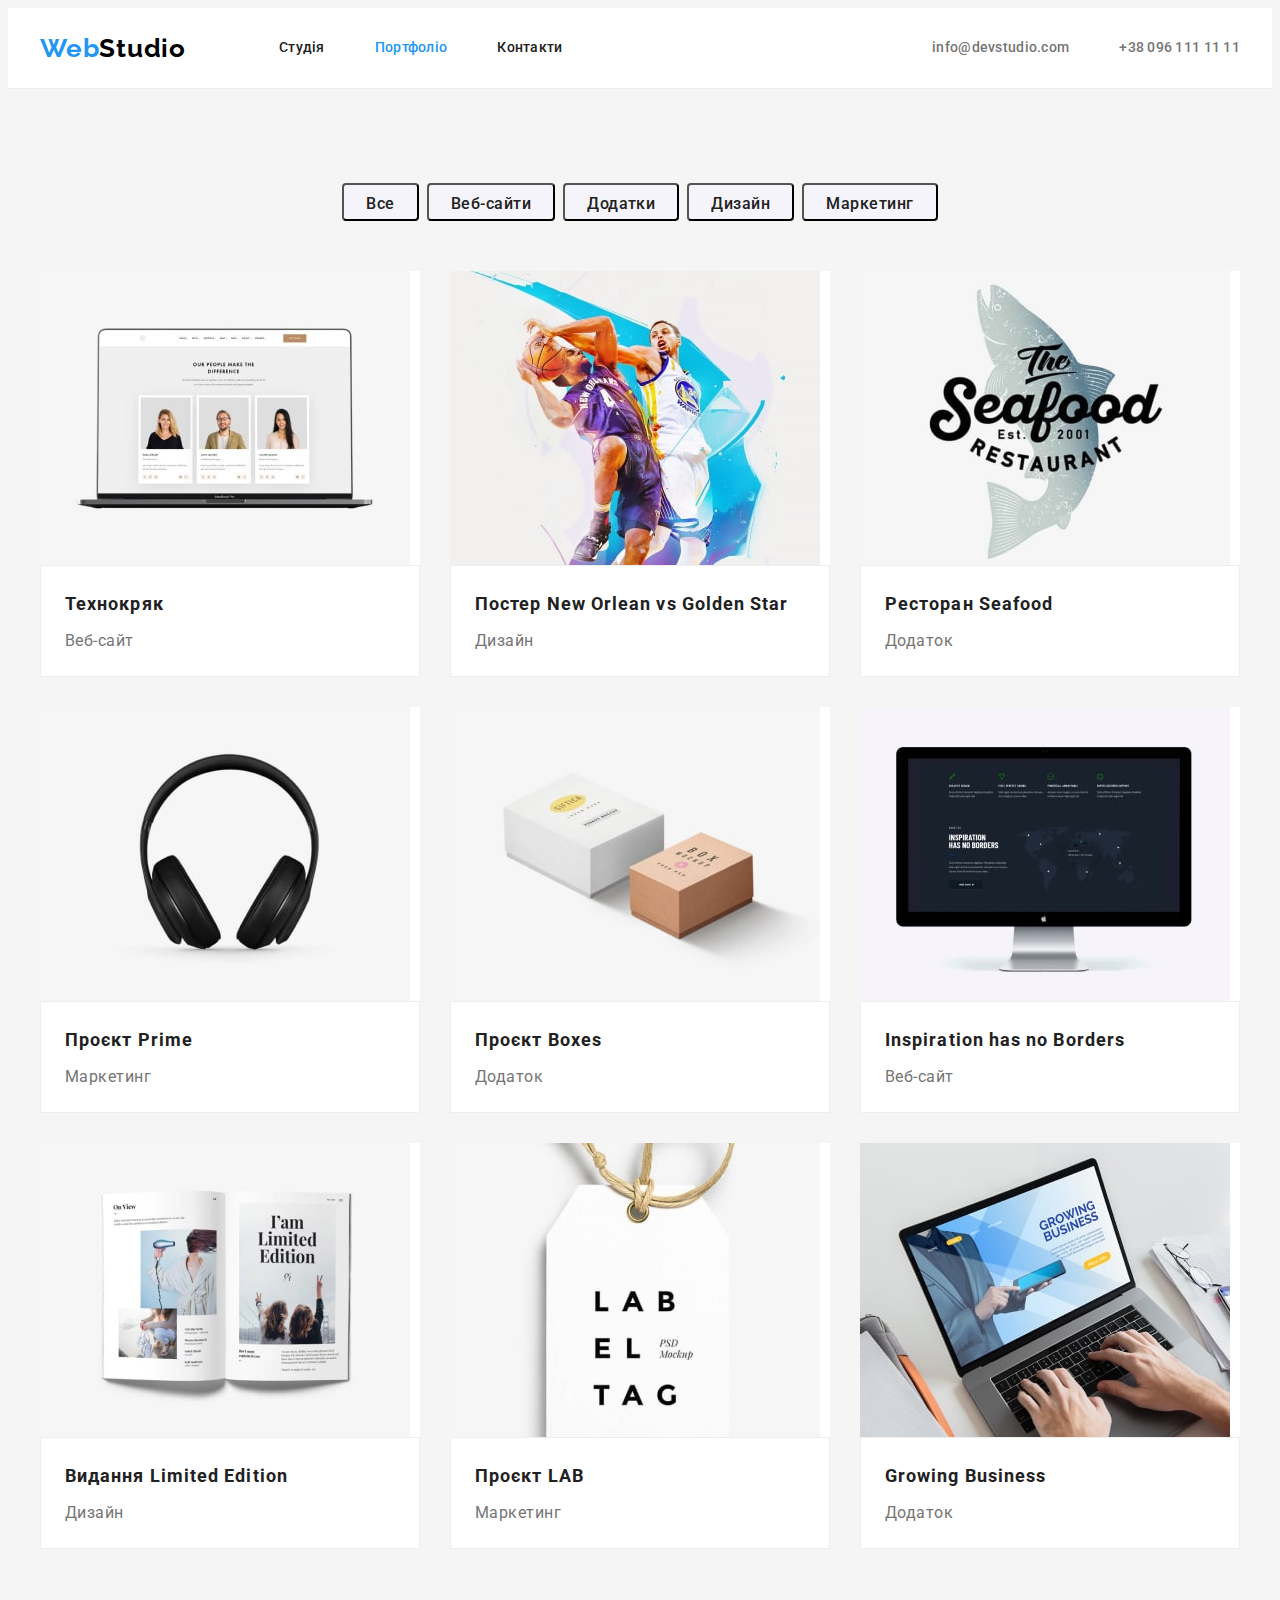
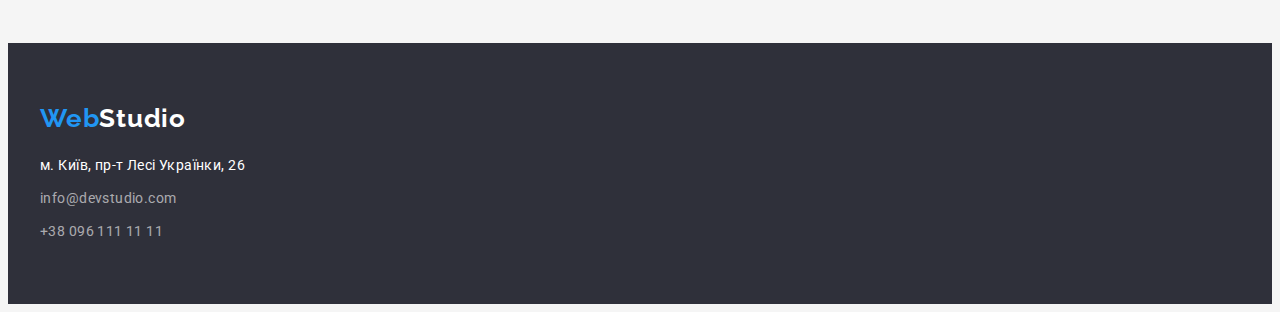
==== commit b57f7155: "HW3 done" ====
--- a/portfolio.html
+++ b/portfolio.html
@@ -59,13 +59,7 @@
           <ul class="card-list list">
             <li class="card-item">
               <a href="" class="card-link">
-                <img
-                  class="card-pic"
-                  src="./images/hw2-img1.jpg"
-                  alt="Ноутбук"
-                  width="370"
-                  height="294"
-                />
+                <img src="./images/hw2-img1.jpg" alt="Ноутбук" width="370" height="294" />
                 <div class="card-description">
                   <h2 class="card-title">Технокряк</h2>
                   <p class="card-text">Веб-сайт</p>
@@ -74,13 +68,7 @@
             </li>
             <li class="card-item">
               <a href="" class="card-link">
-                <img
-                  class="card-pic"
-                  src="./images/hw2-img2.jpg"
-                  alt="Баскетболисты"
-                  width="370"
-                  height="294"
-                />
+                <img src="./images/hw2-img2.jpg" alt="Баскетболисты" width="370" height="294" />
                 <div class="card-description">
                   <h2 class="card-title">Постер New Orlean vs Golden Star</h2>
                   <p class="card-text">Дизайн</p>
@@ -89,13 +77,7 @@
             </li>
             <li class="card-item">
               <a href="" class="card-link">
-                <img
-                  class="card-pic"
-                  src="./images/hw2-img3.jpg"
-                  alt="Логотип респорана"
-                  width="370"
-                  height="294"
-                />
+                <img src="./images/hw2-img3.jpg" alt="Логотип респорана" width="370" height="294" />
                 <div class="card-description">
                   <h2 class="card-title">Ресторан Seafood</h2>
                   <p class="card-text">Додаток</p>
@@ -104,13 +86,7 @@
             </li>
             <li class="card-item">
               <a href="" class="card-link">
-                <img
-                  class="card-pic"
-                  src="./images/hw2-img4.jpg"
-                  alt="Наушники"
-                  width="370"
-                  height="294"
-                />
+                <img src="./images/hw2-img4.jpg" alt="Наушники" width="370" height="294" />
                 <div class="card-description">
                   <h2 class="card-title">Проєкт Prime</h2>
                   <p class="card-text">Маркетинг</p>
@@ -119,13 +95,7 @@
             </li>
             <li class="card-item">
               <a href="" class="card-link">
-                <img
-                  class="card-pic"
-                  src="./images/hw2-img5.jpg"
-                  alt="Коробочки"
-                  width="370"
-                  height="294"
-                />
+                <img src="./images/hw2-img5.jpg" alt="Коробочки" width="370" height="294" />
                 <div class="card-description">
                   <h2 class="card-title">Проєкт Boxes</h2>
                   <p class="card-text">Додаток</p>
@@ -134,13 +104,7 @@
             </li>
             <li class="card-item">
               <a href="" class="card-link">
-                <img
-                  class="card-pic"
-                  src="./images/hw2-img6.jpg"
-                  alt="Моноблок"
-                  width="370"
-                  height="294"
-                />
+                <img src="./images/hw2-img6.jpg" alt="Моноблок" width="370" height="294" />
                 <div class="card-description">
                   <h2 class="card-title">Inspiration has no Borders</h2>
                   <p class="card-text">Веб-сайт</p>
@@ -149,13 +113,7 @@
             </li>
             <li class="card-item">
               <a href="" class="card-link">
-                <img
-                  class="card-pic"
-                  src="./images/hw2-img7.jpg"
-                  alt="Книга"
-                  width="370"
-                  height="294"
-                />
+                <img src="./images/hw2-img7.jpg" alt="Книга" width="370" height="294" />
                 <div class="card-description">
                   <h2 class="card-title">Видання Limited Edition</h2>
                   <p class="card-text">Дизайн</p>
@@ -164,13 +122,7 @@
             </li>
             <li class="card-item">
               <a href="" class="card-link">
-                <img
-                  class="card-pic"
-                  src="./images/hw2-img8.jpg"
-                  alt="Бирка"
-                  width="370"
-                  height="294"
-                />
+                <img src="./images/hw2-img8.jpg" alt="Бирка" width="370" height="294" />
                 <div class="card-description">
                   <h2 class="card-title">Проєкт LAB</h2>
                   <p class="card-text">Маркетинг</p>
@@ -179,13 +131,7 @@
             </li>
             <li class="card-item">
               <a href="" class="card-link">
-                <img
-                  class="card-pic"
-                  src="./images/hw2-img9.jpg"
-                  alt="Ноутбук"
-                  width="370"
-                  height="294"
-                />
+                <img src="./images/hw2-img9.jpg" alt="Ноутбук" width="370" height="294" />
                 <div class="card-description">
                   <h2 class="card-title">Growing Business</h2>
                   <p class="card-text">Додаток</p>
--- a/css/styles.css
+++ b/css/styles.css
@@ -32,14 +32,18 @@
   padding: 0;
 }
 
+img {
+  display: block;
+  max-width: 100%;
+  height: auto;
+}
+
 .container {
   width: 1200px;
   padding-left: 15px;
   padding-right: 15px;
   margin-left: auto;
   margin-right: auto;
-
-  outline: 2px dotted red;
 }
 
 .section {
@@ -135,11 +139,15 @@
 
 /* ------- MAIN------- */
 .hero {
+  padding-top: 200px;
+  padding-bottom: 200px;
   background-color: var(--bgc-hero);
   text-align: center;
 }
 
 .hero-title {
+  width: 696px;
+  margin: 0 auto 30px;
   color: var(--white-text-color);
   font-weight: 900;
   font-size: 44px;
@@ -149,6 +157,10 @@
 }
 
 .hero-btn {
+  height: 50px;
+  padding: 10px 32px;
+  border-radius: 4px;
+
   color: var(--white-text-color);
   background-color: var(--acent-color);
   font-family: inherit;
@@ -156,6 +168,7 @@
   font-size: 16px;
   line-height: 1.88;
   letter-spacing: 0.06em;
+
   cursor: pointer;
 }
 
@@ -164,7 +177,18 @@
   background-color: var(--hero-btn-hoover);
 }
 
+.benefits-list {
+  display: flex;
+  gap: 30px;
+}
+
+.benefits-item {
+  width: calc((100% - 90px) / 4);
+}
+
 .benefits-title {
+  margin-bottom: 10px;
+
   color: var(--h-text-color);
   font-size: 14px;
   line-height: 16px;
@@ -178,8 +202,14 @@
   letter-spacing: 0.03em;
 }
 
+.work {
+  padding-bottom: 94px;
+}
+
 .work-title,
 .team-title {
+  margin-bottom: 50px;
+
   color: var(--h-text-color);
   font-size: 36px;
   line-height: 1.17;
@@ -187,8 +217,27 @@
   letter-spacing: 0.03em;
 }
 
+.work-list {
+  display: flex;
+  gap: 30px;
+}
+
+.work-item,
+.card-item {
+  width: calc((100% - 60px) / 3);
+}
+
 .team {
   background-color: var(--bgc-team);
+}
+
+.team-list {
+  display: flex;
+  gap: 30px;
+}
+
+.team-item {
+  width: calc((100% - 90px) / 4);
 }
 
 .team-item,
@@ -207,6 +256,15 @@
   line-height: 1.19;
   text-align: center;
   letter-spacing: 0.03em;
+}
+
+.worker-title {
+  margin-bottom: 10px;
+}
+
+.worker-description {
+  padding-top: 30px;
+  padding-bottom: 30px;
 }
 
 .filter-list {
@@ -248,15 +306,6 @@
   overflow: hidden;
 }
 
-.card-item {
-  width: calc((100% - 60px) / 3);
-}
-
-.card-pic {
-  display: block;
-  max-width: 100%;
-}
-
 .card-description {
   padding: 20px 24px;
   border: 1px solid #eeeeee;
